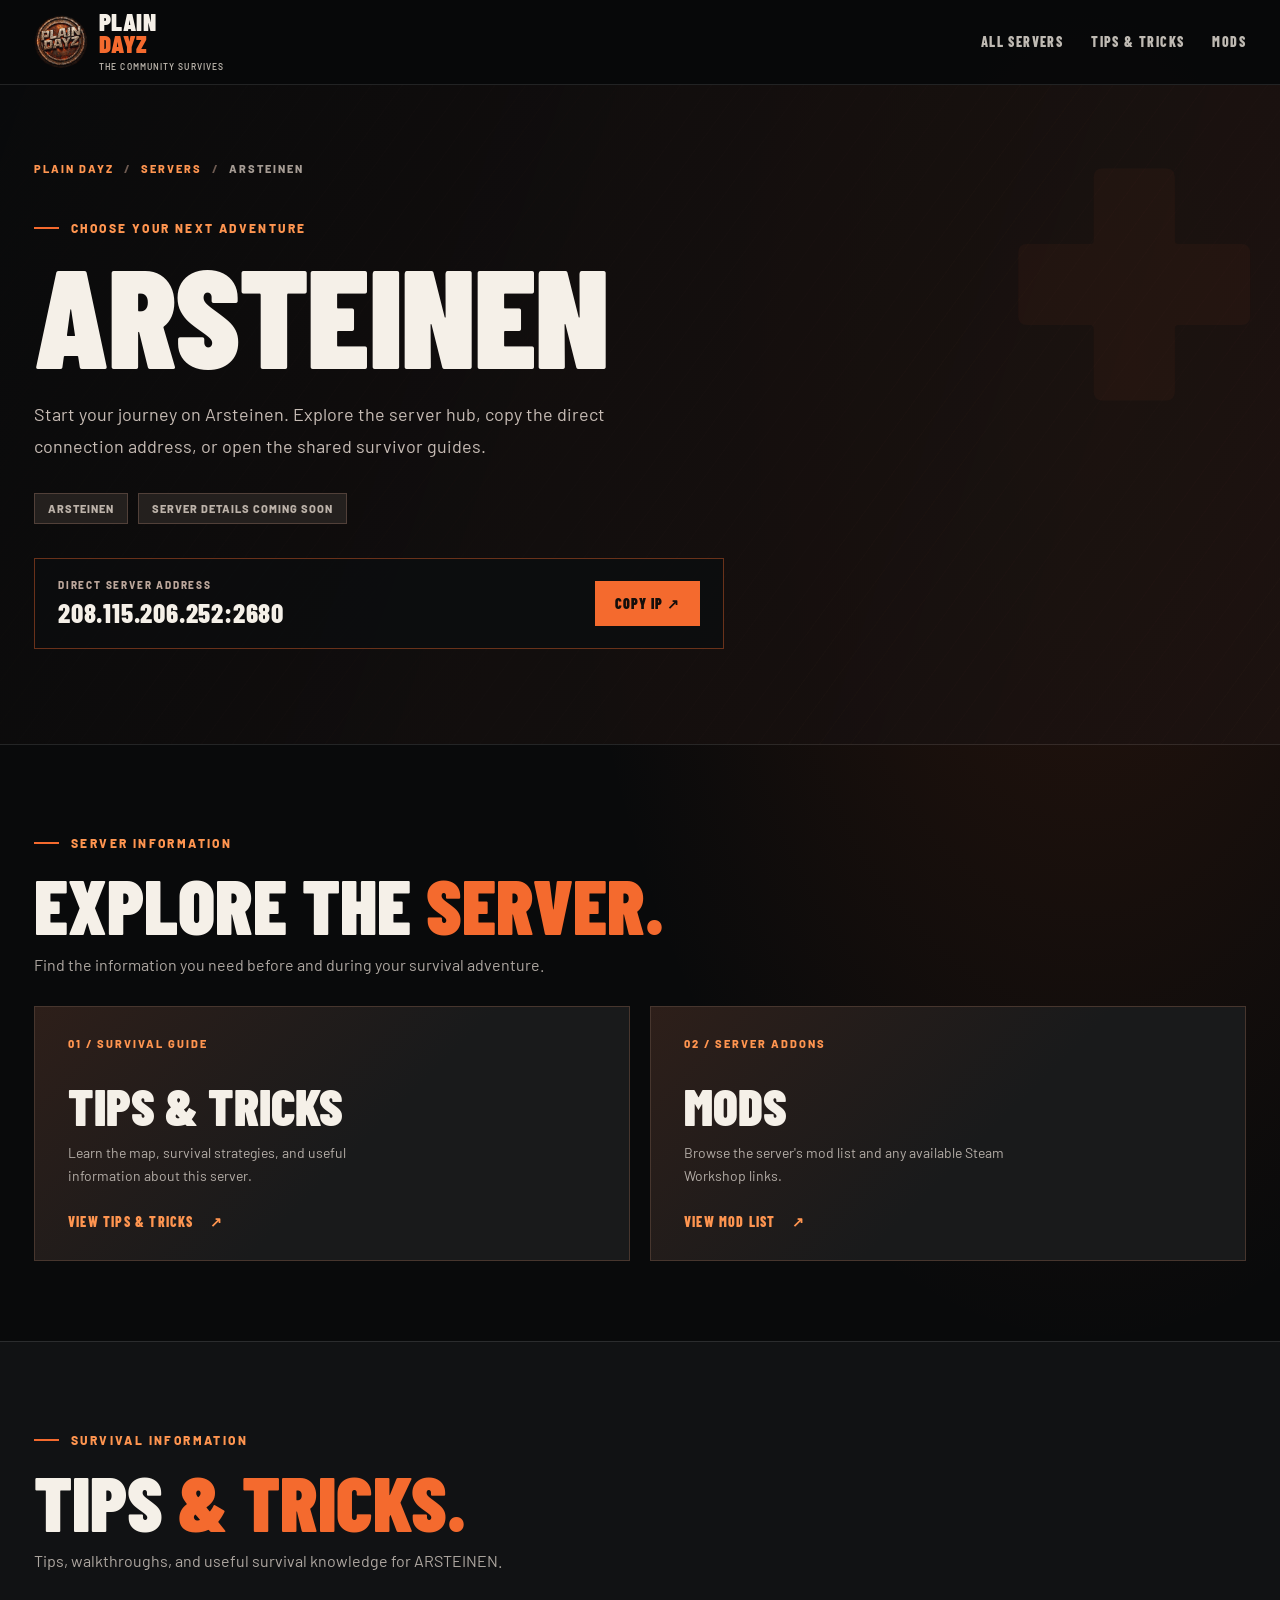
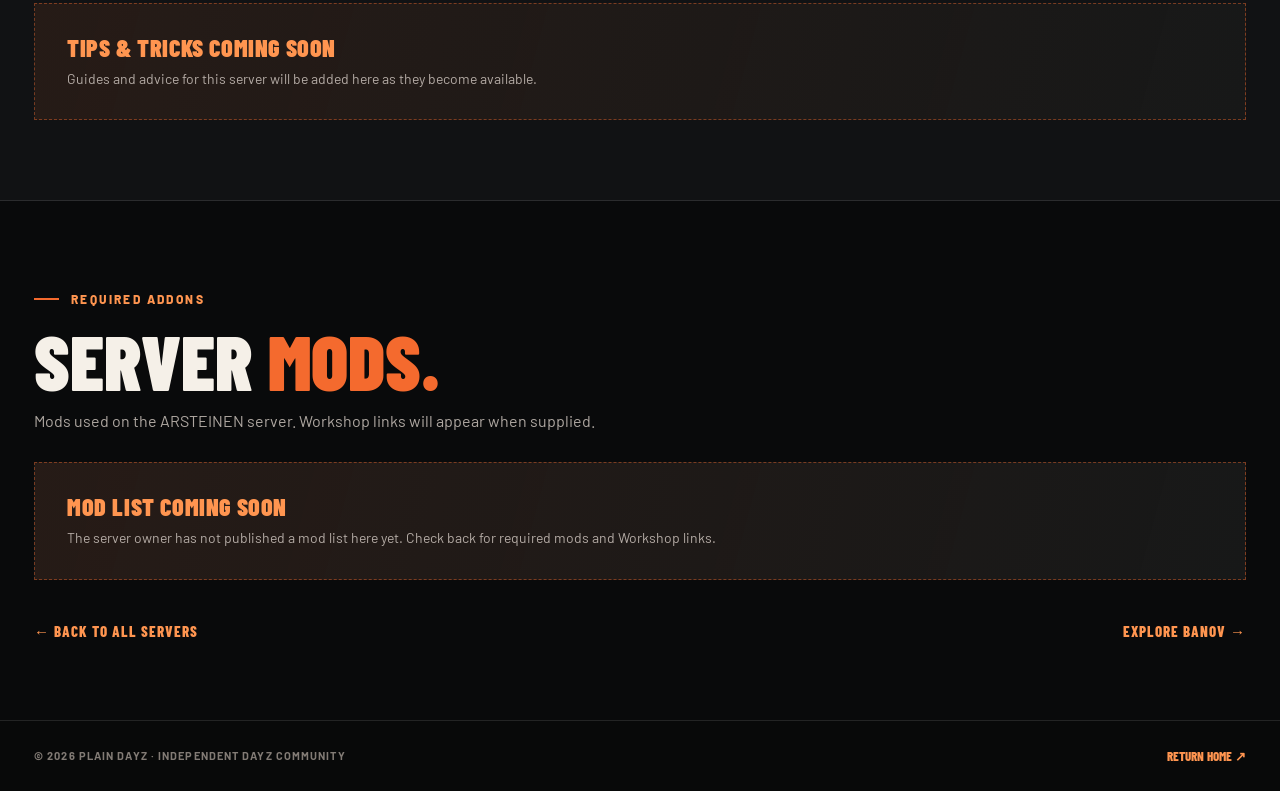
==== arsteinen.html @ 1480175d "Add arsteinen server details page" ====
<!doctype html>
<html lang="en">
<head>
<meta charset="utf-8"><meta name="viewport" content="width=device-width, initial-scale=1">
<meta name="theme-color" content="#08090b">
<meta name="description" content="PLAIN DAYZ ARSTEINEN server guide, tips and tricks, and mods.">
<title>ARSTEINEN | PLAIN DAYZ</title>
<link rel="icon" type="image/svg+xml" href="assets/favicon.svg">
<link rel="preconnect" href="https://fonts.googleapis.com">
<link rel="preconnect" href="https://fonts.gstatic.com" crossorigin>
<link href="https://fonts.googleapis.com/css2?family=Barlow+Condensed:wght@400;500;600;700;800;900&family=Barlow:wght@400;500;600;700;800&display=swap" rel="stylesheet">
<link rel="stylesheet" href="styles.css"><link rel="stylesheet" href="server-pages.css">
<script src="config.js" defer></script><script src="server-page.js" defer></script>
</head>
<body class="server-hub-body" data-server="arsteinen">
<a class="skip-link" href="#main">Skip to content</a>
<header class="site-header server-hub-header"><div class="container header-inner">
<a class="brand" href="index.html" aria-label="PLAIN DAYZ homepage"><img class="brand-mark" src="assets/plain-dayz-logo.webp" alt=""><span class="brand-name">PLAIN <strong>DAYZ</strong><small>THE COMMUNITY SURVIVES</small></span></a>
<nav class="server-top-nav" aria-label="Server navigation"><a href="index.html#servers">ALL SERVERS</a><a href="#tips">TIPS &amp; TRICKS</a><a href="#mods">MODS</a></nav>
</div></header>
<main id="main">
<section class="server-hub-hero"><div class="container">
<div class="hub-breadcrumb"><a href="index.html">PLAIN DAYZ</a><span class="separator">/</span><a href="index.html#servers">SERVERS</a><span class="separator">/</span><span id="crumb-server">ARSTEINEN</span></div>
<div class="hub-kicker">CHOOSE YOUR NEXT ADVENTURE</div>
<h1 id="server-name">ARSTEINEN</h1>
<p class="hub-lead" id="server-lead">Explore this PLAIN DAYZ server.</p>
<div class="hub-specs"><span id="server-map">ARSTEINEN</span><span id="server-style">GAMEPLAY DETAILS COMING SOON</span></div>
<div class="hub-connect"><div><span class="hub-connect-label">DIRECT SERVER ADDRESS</span><div class="hub-address" id="server-address">LOADING...</div></div><button class="hub-copy" type="button" id="copy-address">COPY IP ↗</button></div>
</div></section>
<section class="hub-section" aria-labelledby="hub-explore"><div class="container">
<div class="hub-section-head"><div class="hub-kicker">SERVER INFORMATION</div><h2 id="hub-explore">EXPLORE THE <em>SERVER.</em></h2><p>Find the information you need before and during your survival adventure.</p></div>
<div class="hub-options">
<a class="hub-option" href="#tips"><span class="hub-option-index">01 / SURVIVAL GUIDE</span><h3>TIPS &amp; TRICKS</h3><p>Learn the map, survival strategies, and useful information about this server.</p><span class="hub-option-action">VIEW TIPS &amp; TRICKS <span aria-hidden="true">↗</span></span></a>
<a class="hub-option" href="#mods"><span class="hub-option-index">02 / SERVER ADDONS</span><h3>MODS</h3><p>Browse the server's mod list and any available Steam Workshop links.</p><span class="hub-option-action">VIEW MOD LIST <span aria-hidden="true">↗</span></span></a>
</div></div></section>
<section class="hub-section hub-section-alt" id="tips" aria-labelledby="tips-title"><div class="container">
<div class="hub-section-head"><div class="hub-kicker">SURVIVAL INFORMATION</div><h2 id="tips-title">TIPS <em>&amp; TRICKS.</em></h2><p>Tips, walkthroughs, and useful survival knowledge for <span id="guide-server-name">ARSTEINEN</span>.</p></div>
<div class="hub-list" id="tips-list"></div>
</div></section>
<section class="hub-section" id="mods" aria-labelledby="mods-title"><div class="container">
<div class="hub-section-head"><div class="hub-kicker">REQUIRED ADDONS</div><h2 id="mods-title">SERVER <em>MODS.</em></h2><p>Mods used on the <span id="mod-server-name">ARSTEINEN</span> server. Workshop links will appear when supplied.</p></div>
<div class="hub-mod-list" id="mods-list"></div>
<div class="hub-bottom-nav"><a href="index.html#servers">← BACK TO ALL SERVERS</a><a id="other-server-link" href="index.html#servers">OTHER SERVER →</a></div>
</div></section>
</main>
<footer class="hub-footer"><div class="container"><span>© <span id="year"></span> PLAIN DAYZ · INDEPENDENT DAYZ COMMUNITY</span><a href="index.html">RETURN HOME ↗</a></div></footer>
</body></html>
---- styles.css ----
:root {
  --bg: #090a0b;
  --bg-2: #101113;
  --panel: #151618;
  --panel-2: #1c1c1c;
  --white: #f5f0e8;
  --muted: #a2a09a;
  --subtle: #6f706d;
  --fire: #f46a2e;
  --fire-light: #ff9550;
  --fire-dark: #a43914;
  --line: rgba(255,255,255,.11);
  --font-display: 'Barlow Condensed', 'Arial Narrow', Impact, sans-serif;
  --font-body: 'Barlow', 'Arial', sans-serif;
}
*,*::before,*::after{box-sizing:border-box}
html{scroll-behavior:smooth;scroll-padding-top:88px}
body{margin:0;background:var(--bg);color:var(--white);font:400 16px/1.6 var(--font-body);-webkit-font-smoothing:antialiased}
a{color:inherit;text-decoration:none}
button{font:inherit}
img{max-width:100%;display:block}
::selection{background:var(--fire);color:#0b0907}
:focus-visible{outline:2px solid var(--fire-light);outline-offset:4px}
.container{width:min(calc(100% - 68px),1240px);margin-inline:auto}
.site-shell{overflow:hidden}
.skip-link{position:absolute;top:-60px;left:16px;padding:10px 16px;background:var(--fire);color:#0c0c0c;z-index:999}
.skip-link:focus{top:12px}
/* Header */
.site-header{position:relative;z-index:50;background:rgba(8,9,10,.97);border-bottom:1px solid var(--line)}
.header-inner{height:84px;display:flex;align-items:center;justify-content:space-between;gap:24px}
.brand{display:flex;align-items:center;gap:11px;flex-shrink:0}
.brand-mark{width:54px;height:54px;object-fit:cover;mix-blend-mode:screen}
.brand-name{font:900 25px/.87 var(--font-display);letter-spacing:.4px;display:flex;flex-direction:column}
.brand-name strong{color:var(--fire);font-weight:900}
.brand-name small{font:600 8.5px/1.4 var(--font-body);letter-spacing:1.1px;margin-top:7px;color:#b9b3aa;white-space:nowrap}
.primary-nav{display:flex;gap:clamp(15px,2.45vw,34px);align-items:center}
.primary-nav>a{font:800 14px/1 var(--font-display);letter-spacing:1.65px;color:#c7c6c1;transition:color .2s}
.primary-nav>a:hover{color:var(--fire-light)}
.primary-nav>a.nav-discord{font:800 14px/1 var(--font-display);background:var(--fire);color:#120d0b;padding:15px 18px;clip-path:polygon(0 0,96% 0,100% 20%,100% 100%,0 100%);transition:background .2s,transform .2s}
.nav-discord span{margin-left:14px;font-size:16px}
.primary-nav>a.nav-discord:hover{background:var(--fire-light);color:#120d0b;transform:translateY(-2px)}
.menu-toggle{display:none}
/* Hero */
.hero{min-height:665px;position:relative;isolation:isolate;background:linear-gradient(110deg,rgba(8,9,10,1) 0%,rgba(11,10,10,.97) 48%,rgba(33,16,11,.85) 100%)}
.hero:before{content:'';position:absolute;inset:0;z-index:-1;background:repeating-linear-gradient(0deg,transparent,transparent 3px,rgba(0,0,0,.16) 4px),radial-gradient(ellipse at 74% 55%,rgba(244,106,46,.15),transparent 36%);opacity:.55;pointer-events:none}
.hero:after{content:'';position:absolute;bottom:0;left:0;width:100%;height:140px;z-index:-1;background:linear-gradient(transparent,rgba(8,9,10,.9))}
.hero-grid{position:absolute;inset:0;opacity:.34;z-index:-1;background:repeating-linear-gradient(90deg,transparent 0,transparent 112px,rgba(255,255,255,.023) 113px,transparent 114px),repeating-linear-gradient(0deg,transparent 0,transparent 112px,rgba(255,255,255,.025) 113px,transparent 114px);mask-image:linear-gradient(90deg,transparent,#000 30%,#000)}
.hero-glow{position:absolute;top:2%;right:-12%;height:760px;width:760px;z-index:-2;border-radius:50%;background:radial-gradient(circle,rgba(200,61,18,.25),rgba(100,35,14,.12) 37%,transparent 67%);filter:blur(24px)}
.hero-content{min-height:632px;display:grid;grid-template-columns:minmax(0,1fr) minmax(0,.90fr);align-items:center;gap:16px;padding-top:55px;padding-bottom:80px;position:relative}
.hero-copy{position:relative;z-index:4;padding-bottom:10px}
.eyebrow{display:flex;align-items:center;gap:12px;color:var(--fire-light);font:800 12px var(--font-body);letter-spacing:3.2px;margin-bottom:24px}
.eyebrow-line{width:25px;height:1px;background:var(--fire)}
.eyebrow-line:last-child{width:7px}
.hero-pretitle{font:700 clamp(40px,5.2vw,75px)/.88 var(--font-display);letter-spacing:1px;margin:0;color:#f6f2eb}
h1,h2,h3,p{overflow-wrap:break-word}
.hero h1{font:900 clamp(59px,6.5vw,100px)/.83 var(--font-display);letter-spacing:-1.8px;margin:8px 0 24px;max-width:720px;text-transform:uppercase;white-space:normal}
.hero h1 span{white-space:pre-line;overflow-wrap:normal;word-break:normal;color:var(--fire);display:block;text-shadow:0 6px 40px rgba(222,74,23,.16)}
.hero-tagline{font-size:18px;line-height:1.7;color:#bab8b4;max-width:480px;margin:0 0 31px}
.hero-actions,.community-buttons{display:flex;gap:12px;flex-wrap:wrap}
.btn{min-height:49px;display:inline-flex;gap:23px;align-items:center;justify-content:space-between;padding:13px 20px;font:800 15px/1.15 var(--font-display);letter-spacing:1.2px;transition:transform .2s,background .2s,border-color .2s,color .2s;white-space:nowrap;cursor:pointer;border:1px solid transparent}
.btn:hover{transform:translateY(-3px)}
.btn span{font-family:Arial,sans-serif;font-weight:600;font-size:19px}
.btn-primary{background:var(--fire);color:#100b09;box-shadow:0 7px 40px rgba(244,106,46,.13)}
.btn-primary:hover{background:var(--fire-light)}
.btn-ghost{border-color:#4d403c;background:rgba(19,18,18,.58);color:var(--white)}
.btn-ghost:hover,.btn-dark:hover{border-color:var(--fire);color:var(--fire-light)}
.hero-meta{display:flex;gap:23px;margin-top:48px;align-items:center}
.hero-meta-item{display:flex;gap:11px;align-items:center}
.meta-icon{color:var(--fire-light);font-size:26px;line-height:1}
.hero-meta-item strong,.hero-meta-item small{display:block}
.hero-meta-item strong{font:800 14px var(--font-display);letter-spacing:1.1px}
.hero-meta-item small{font:600 9px var(--font-body);letter-spacing:.7px;color:#898882;white-space:nowrap;margin-top:3px}
.hero-meta-separator{height:32px;width:1px;background:#39312d}
.hero-art{height:510px;min-width:0;position:relative;display:flex;align-items:center;justify-content:center}
.hero-art:before{content:'';position:absolute;width:100%;max-width:530px;aspect-ratio:1;border:1px solid rgba(240,90,38,.13);border-radius:50%;transform:scale(.94)}
.hero-art:after{content:'';position:absolute;inset:12%;background:radial-gradient(circle,rgba(245,76,22,.16),transparent 65%);filter:blur(14px)}
.hero-logo{width:min(100%,530px);position:relative;z-index:2;mix-blend-mode:screen;filter:drop-shadow(0 0 42px rgba(255,72,17,.17));transform:rotate(-5deg);animation:logoFloat 7s ease-in-out infinite}
.art-halo{position:absolute;border-radius:50%;border:1px solid rgba(244,106,46,.11)}
.halo-one{width:95%;aspect-ratio:1}
.halo-two{width:76%;aspect-ratio:1;border-style:dashed;transform:rotate(14deg)}
.art-caption{position:absolute;bottom:-8px;right:18px;display:flex;align-items:center;gap:15px;color:#a18d82;font:700 10px var(--font-body);letter-spacing:2.1px}
.crosshair{font-size:20px;color:var(--fire)}
.hero-bottom{position:absolute;bottom:0;left:0;right:0;z-index:5;border-top:1px solid rgba(255,255,255,.065)}
.hero-bottom-inner{height:43px;display:flex;align-items:center;justify-content:space-between;color:#89817e;font:700 10px var(--font-body);letter-spacing:1.9px}
.scroll-tick{width:1px;height:20px;background:var(--fire)}
.ember{position:absolute;display:block;border-radius:50%;background:#ff7b32;box-shadow:0 0 9px 1px rgba(255,107,46,.6);opacity:0;animation:emberRise linear infinite;pointer-events:none}
@keyframes logoFloat{0%,100%{transform:translateY(0) rotate(-5deg)}50%{transform:translateY(-10px) rotate(-4deg)}}
@keyframes emberRise{0%{opacity:0;transform:translate(0,0)}15%{opacity:.7}70%{opacity:.35}100%{opacity:0;transform:translate(34px,-160px)}}
/* Ticker */
.ticker{height:57px;background:var(--fire);overflow:hidden;display:flex;align-items:center;transform:skewY(-1deg);margin-top:-1px;position:relative;z-index:2}
.ticker-track{display:flex;align-items:center;gap:45px;white-space:nowrap;min-width:max-content;animation:tickerMove 24s linear infinite;color:#18120f;font:900 21px var(--font-display);letter-spacing:2px}
.ticker-track b{font-size:16px}
@keyframes tickerMove{to{transform:translateX(-50%)}}
/* Sections */
.section{padding:105px 0 110px;position:relative}
.section-top{display:flex;justify-content:space-between;align-items:end;gap:50px;margin-bottom:39px}
.kicker{font:800 12px var(--font-body);letter-spacing:2.3px;color:#b6ada5;margin-bottom:17px}
.kicker span{color:var(--fire);margin-right:6px}
.section h2,.support-section h2{font:900 clamp(50px,6vw,83px)/.93 var(--font-display);letter-spacing:-.5px;margin:0;text-transform:uppercase}
.section h2 em,.support-section h2 em{font-style:normal;color:var(--fire)}
.period{color:var(--fire)}
.section-top>p{max-width:300px;color:var(--muted);font-size:15px;line-height:1.8;margin:0 0 6px}
.section-servers{background:radial-gradient(ellipse at 0% 100%,rgba(88,38,18,.10),transparent 40%),var(--bg)}
.server-grid{display:grid;grid-template-columns:repeat(2,minmax(0,1fr));gap:22px}
.server-card{min-width:0;background:var(--panel);border:1px solid rgba(255,255,255,.10);position:relative;overflow:hidden;transition:border-color .25s,transform .25s}
.server-card:hover{border-color:rgba(244,106,46,.55);transform:translateY(-4px)}
.server-visual{height:205px;position:relative;display:flex;align-items:flex-end;justify-content:space-between;padding:25px;overflow:hidden;background:linear-gradient(155deg,rgba(255,101,33,.18),rgba(5,6,7,.2) 48%,#151515 100%),radial-gradient(ellipse at 80% 15%,rgba(218,100,44,.25),transparent 50%),repeating-linear-gradient(127deg,#242322 0px,#242322 2px,#18191a 2px,#18191a 17px)}
.server-card:nth-child(2n) .server-visual{background:linear-gradient(165deg,rgba(173,65,23,.20),rgba(12,12,14,.20) 48%,#111315),radial-gradient(ellipse at 80% 20%,rgba(119,54,27,.27),transparent 52%),repeating-linear-gradient(30deg,#282422 0px,#282422 2px,#161719 2px,#161719 18px)}
.server-visual:before{content:'';position:absolute;inset:0;background:linear-gradient(transparent 10%,rgba(0,0,0,.55)),repeating-linear-gradient(0deg,transparent 0,transparent 46px,rgba(255,255,255,.025) 47px,transparent 48px);z-index:0}
.server-visual:after{content:'+';font:400 250px/1 var(--font-display);position:absolute;top:-80px;right:-14px;color:rgba(255,120,48,.09);transform:rotate(-14deg)}
.server-number{z-index:1;font:900 114px/.8 var(--font-display);color:rgba(255,255,255,.08);letter-spacing:-6px}
.server-badge{position:relative;z-index:1;background:rgba(10,11,12,.84);padding:8px 11px;border:1px solid rgba(243,105,45,.4);color:var(--fire-light);font:800 11px var(--font-body);letter-spacing:1.5px;text-transform:uppercase}
.server-content{padding:28px}
.server-subtitle{font:800 10px var(--font-body);letter-spacing:2px;color:var(--fire-light);margin-bottom:6px}
.server-content h3{font:900 40px/1 var(--font-display);margin:0 0 17px;letter-spacing:.3px}
.server-specs{display:flex;gap:11px;flex-wrap:wrap;margin-bottom:18px}
.server-specs span{font:700 11px var(--font-body);letter-spacing:.5px;color:#cac3bb;padding:7px 10px;border:1px solid #383638;background:#1f1e1d}
.server-description{color:#aaa6a1;margin:0 0 24px;line-height:1.7;font-size:14px;min-height:49px}
.feature-list{display:flex;gap:9px;flex-wrap:wrap;min-height:34px;margin-bottom:27px}
.feature-list span{font:700 10px var(--font-body);color:#8c8983;letter-spacing:.55px;text-transform:uppercase}
.feature-list span:before{content:'✳';color:var(--fire);margin-right:6px}
.server-card-footer{display:flex;align-items:center;justify-content:space-between;gap:12px;border-top:1px solid var(--line);padding-top:21px}
.server-address{font:700 12px var(--font-body);color:#adaba5;letter-spacing:.3px;overflow-wrap:anywhere;min-width:0}
.server-address strong{display:block;font:800 10px var(--font-body);letter-spacing:1.3px;color:#77756e;margin-bottom:5px}
.copy-ip{border:1px solid var(--fire);background:transparent;color:var(--fire-light);padding:10px 15px;font:800 12px var(--font-display);letter-spacing:1.4px;white-space:nowrap;cursor:pointer;transition:.2s}
.copy-ip:hover:not(:disabled){background:var(--fire);color:#111}
.copy-ip:disabled{border-color:#504039;color:#b07c65;cursor:not-allowed;opacity:.75}
.section-footnote{font-size:12px;color:#777570;margin-top:25px}
.small-cross{color:var(--fire);margin-right:6px}
/* Events */
.events-section{background:#111214;border-top:1px solid var(--line);border-bottom:1px solid var(--line)}
.events-layout{display:grid;grid-template-columns:minmax(0,1.45fr) minmax(280px,.74fr);gap:24px}
.events-list{display:flex;flex-direction:column;gap:13px}
.event-row{padding:24px 25px;display:grid;grid-template-columns:88px minmax(0,1fr) 25px;gap:22px;align-items:center;min-height:146px;background:#1a1b1d;border:1px solid rgba(255,255,255,.08);transition:border-color .25s}
.event-row:hover{border-color:rgba(244,106,46,.45)}
.event-date{height:94px;border-right:1px solid #424040;display:flex;flex-direction:column;justify-content:center}
.event-date strong{font:900 35px/1 var(--font-display);color:var(--fire)}
.event-date small{font:800 10px var(--font-body);letter-spacing:1.1px;color:#a99c8b;margin-top:6px}
.event-type{font:800 10px var(--font-body);color:var(--fire-light);letter-spacing:1.5px}
.event-body h3{font:800 24px/1.12 var(--font-display);margin:7px 0;color:#f5eee5}
.event-body p{font-size:13px;color:var(--muted);margin:0;line-height:1.7}
.event-arrow{font-size:22px;color:var(--fire-light)}
.events-aside{padding:33px 31px;background:radial-gradient(circle at 100% 0,rgba(245,110,50,.17),transparent 54%),#241912;border:1px solid rgba(244,106,46,.28);display:flex;flex-direction:column;justify-content:center;min-height:315px}
.signal{display:flex;align-items:end;gap:4px;height:26px;margin-bottom:18px}
.signal span{display:block;background:var(--fire);width:5px;height:7px;opacity:.9}
.signal span:nth-child(2){height:13px}.signal span:nth-child(3){height:19px}.signal span:nth-child(4){height:25px}
.aside-kicker{font:800 10px var(--font-body);letter-spacing:2px;color:var(--fire-light);margin:0 0 10px}
.events-aside h3{font:900 clamp(37px,3.7vw,55px)/.90 var(--font-display);margin:0 0 18px}
.events-aside h3 span{color:var(--fire)}
.events-aside>p:not(.aside-kicker){font-size:14px;line-height:1.65;color:#b7aba2;margin:0 0 22px}
.text-link{font:800 15px var(--font-display);letter-spacing:1.4px;color:var(--fire-light);display:inline-flex;gap:15px;align-items:center}
.text-link:hover{color:#fff}
/* Staff */
.staff-section{background:#0b0c0d}
.staff-grid{display:grid;grid-template-columns:repeat(3,minmax(0,1fr));gap:20px}
.staff-card{background:linear-gradient(160deg,#1b1b1b,#141516);border:1px solid var(--line);padding:28px;position:relative;overflow:hidden;min-height:218px;transition:border-color .2s}
.staff-card:hover{border-color:rgba(244,106,46,.5)}
.staff-card:before{content:'';position:absolute;top:0;left:0;width:65px;height:3px;background:var(--fire)}
.staff-avatar{width:62px;height:62px;border:1px solid rgba(245,105,46,.46);background:linear-gradient(150deg,#542917,#211713);display:flex;align-items:center;justify-content:center;font:900 29px var(--font-display);color:#f4af8a;margin-bottom:19px}
.staff-role{color:var(--fire-light);font:800 10px var(--font-body);letter-spacing:1.6px}
.staff-card h3{font:800 28px/1.1 var(--font-display);margin:5px 0 5px}
.staff-card p{font-size:13px;color:#8d8a85;margin:0}
/* Community */
.community-section{padding-top:30px;padding-bottom:100px}
.community-panel{min-height:320px;background:linear-gradient(110deg,#27160f 0%,#191311 65%,#2d1710 100%);border:1px solid rgba(242,99,40,.28);position:relative;overflow:hidden;display:flex;align-items:center;padding:52px 65px}
.community-panel:before{content:'';position:absolute;inset:0;background:repeating-linear-gradient(118deg,transparent 0,transparent 37px,rgba(244,106,46,.022) 38px,transparent 39px),radial-gradient(ellipse at 92% 80%,rgba(240,92,27,.22),transparent 47%)}
.community-sigil{position:absolute;top:21px;right:27px;color:var(--fire);font-size:25px}
.community-copy{position:relative;z-index:2;max-width:755px}
.community-copy h2{margin-bottom:13px}
.community-copy>p{color:#c3b4ac;margin:0 0 25px;max-width:570px;font-size:15px}
.btn-dark{background:#0e0e0f;color:#fff;border-color:#67514a}
.community-watermark{position:absolute;right:-12px;bottom:-64px;font:900 360px/.85 var(--font-display);letter-spacing:-18px;opacity:.07;pointer-events:none}
/* Support */
.support-section{padding:10px 0 110px}
.support-grid{display:grid;grid-template-columns:1fr 1.04fr;align-items:center;gap:70px}
.support-info h2{font-size:61px;margin-bottom:14px}
.support-info>p{max-width:485px;color:var(--muted);font-size:15px;margin:0}
.support-action{background:#171819;border:1px solid var(--line);padding:27px;display:grid;grid-template-columns:50px 1fr;gap:2px 15px;align-items:center}
.support-icon{font-size:33px;color:var(--fire)}
.support-action strong{font:800 19px var(--font-display);letter-spacing:.8px}
.support-action p{font-size:13px;margin:0;color:var(--muted)}
.support-action .btn{grid-column:1/-1;margin-top:23px;justify-content:center}
.btn-outline{border:1px solid var(--fire);color:var(--fire-light)}
.btn-outline:hover{background:var(--fire);color:#111}
/* Footer */
.site-footer{background:#080909;border-top:1px solid #35302e}
.footer-top{display:flex;justify-content:space-between;align-items:center;gap:25px;padding-top:34px;padding-bottom:32px}
.footer-brand{display:flex;align-items:center;gap:12px}
.footer-brand img{width:51px;height:51px;mix-blend-mode:screen}
.footer-brand strong{font:900 25px var(--font-display);letter-spacing:.6px}
.footer-brand strong span{color:var(--fire)}
.footer-brand small{display:block;font:600 11px var(--font-body);color:#99918b;margin-top:-2px}
.footer-links{display:flex;flex-wrap:wrap;gap:21px}
.footer-links a{font:800 12px var(--font-display);letter-spacing:1.2px;color:#a3a09a}
.footer-links a:hover{color:var(--fire)}
.back-to-top{border:1px solid #635044;color:var(--fire-light);width:39px;height:39px;display:grid;place-items:center;font-size:21px}
.back-to-top:hover{background:var(--fire);color:#15100c}
.footer-bottom{border-top:1px solid var(--line);padding-block:19px 25px;display:flex;justify-content:space-between;gap:20px;color:#73716e;font:700 10px var(--font-body);letter-spacing:1px}
/* Tablet and mobile */
@media(max-width:1100px){
 .container{width:min(calc(100% - 48px),1240px)}
 .hero h1{font-size:clamp(58px,7.7vw,94px)}
 .hero-logo{max-width:490px}
 .primary-nav{gap:17px}
 .primary-nav>a{font-size:13px}
 .hero-meta{gap:14px}
}
@media(max-width:860px){
 .header-inner{height:73px}
 .menu-toggle{display:flex;flex-direction:column;gap:5px;border:1px solid #4f403a;background:#161616;padding:12px 10px;cursor:pointer;z-index:53}
 .menu-toggle span{display:block;width:23px;height:2px;background:var(--white);transition:transform .2s}
 .menu-toggle[aria-expanded=true] span:nth-child(1){transform:translateY(7px) rotate(45deg)}
 .menu-toggle[aria-expanded=true] span:nth-child(2){opacity:0}
 .menu-toggle[aria-expanded=true] span:nth-child(3){transform:translateY(-7px) rotate(-45deg)}
 .primary-nav{display:none;position:absolute;top:73px;left:0;right:0;padding:19px 24px 25px;background:#101112;border-bottom:1px solid rgba(244,106,46,.28);flex-direction:column;align-items:stretch;gap:0}
 .primary-nav.open{display:flex}
 .primary-nav>a{padding:15px 9px;border-bottom:1px solid rgba(255,255,255,.08);font-size:18px}
 .primary-nav>a.nav-discord{align-self:flex-start;margin-top:17px;border:0;padding:15px 20px}
 .hero{min-height:0}
 .hero-content{min-height:0;grid-template-columns:1fr;padding-top:70px;padding-bottom:90px;gap:10px}
 .hero-copy{max-width:660px}
 .hero h1{font-size:clamp(61px,9.7vw,86px)}
 .hero-art{height:470px;max-width:500px;width:100%;margin:0 auto}
 .hero-logo{max-width:480px}
 .hero-bottom{display:none}
 .server-grid,.support-grid{grid-template-columns:1fr}
 .events-layout{grid-template-columns:1fr}
 .events-aside{min-height:255px}
 .staff-grid{gap:12px}
 .staff-card{padding:20px}
 .support-grid{gap:27px}
 .community-panel{padding:48px 38px}
}
@media(max-width:600px){
 .container{width:min(calc(100% - 34px),1240px)}
 .brand-mark{width:43px;height:43px}
 .brand-name{font-size:22px}
 .brand-name small{font-size:7px}
 .hero-content{padding-top:53px;padding-bottom:55px}
 .hero-pretitle{font-size:clamp(43px,11vw,68px)}
 .hero h1{font-size:clamp(46px,11.5vw,68px);margin-bottom:21px}
 .eyebrow{font-size:9px;letter-spacing:1.7px;gap:7px;margin-bottom:22px}
 .eyebrow-line{width:14px}
 .hero-tagline{font-size:15px}
 .hero-actions{flex-direction:column;align-items:stretch}
 .hero-actions .btn{justify-content:center}
 .hero-meta{margin-top:32px;gap:13px;flex-wrap:wrap}
 .hero-meta-item strong{font-size:13px}
 .hero-meta-item small{font-size:8px}
 .meta-icon{font-size:23px}
 .hero-meta-separator{display:none}
 .hero-art{height:auto;aspect-ratio:1;max-width:370px}
 .art-caption{font-size:8px;right:0;bottom:0}
 .ticker{height:48px}
 .ticker-track{font-size:18px}
 .section{padding:74px 0}
 .section-top{flex-direction:column;align-items:start;gap:15px;margin-bottom:27px}
 .section h2,.support-section h2{font-size:clamp(53px,12vw,76px)}
 .section-top>p{max-width:440px}
 .server-grid{gap:17px}
 .server-visual{height:155px;padding:19px}
 .server-number{font-size:91px}
 .server-content{padding:22px}
 .server-content h3{font-size:35px}
 .server-card-footer{align-items:flex-start;flex-direction:column}
 .copy-ip{width:100%}
 .events-layout{gap:16px}
 .event-row{grid-template-columns:63px 1fr;gap:12px;padding:19px 15px;min-height:160px}
 .event-date{height:106px}
 .event-date strong{font-size:26px}
 .event-type{font-size:9px}
 .event-body h3{font-size:22px}
 .event-arrow{display:none}
 .staff-grid{grid-template-columns:1fr}
 .staff-card{min-height:170px;display:grid;grid-template-columns:67px 1fr;align-content:center;gap:0 17px}
 .staff-avatar{grid-row:1/4;margin:0;align-self:center}
 .staff-role{align-self:end}
 .staff-card h3{margin:3px 0}
 .staff-card p{grid-column:2}
 .community-section{padding-top:0}
 .community-panel{padding:39px 24px}
 .community-copy h2{font-size:61px}
 .community-buttons{flex-direction:column;align-items:stretch}
 .community-buttons .btn{justify-content:center}
 .community-watermark{font-size:200px;bottom:-40px}
 .support-grid{gap:25px}
 .footer-top{flex-wrap:wrap}
 .footer-links{order:3;width:100%;gap:19px}
 .footer-bottom{flex-direction:column;gap:10px;font-size:9px}
}
@media(prefers-reduced-motion:reduce){html{scroll-behavior:auto}*,*::before,*::after{animation-duration:.01ms!important;animation-iteration-count:1!important;transition-duration:.01ms!important}}

/* Server cards now lead to individual server hubs */
.server-card-clickable{cursor:pointer}
.server-card-clickable:focus-visible{outline:2px solid var(--fire-light);outline-offset:4px;border-color:var(--fire)}
.server-details-link{display:flex;justify-content:space-between;align-items:center;gap:12px;margin-top:19px;padding:14px 17px;border:1px solid rgba(244,106,46,.65);color:var(--fire-light);font:800 15px var(--font-display);letter-spacing:1.2px;transition:background .2s,color .2s}
.server-details-link:hover,.server-details-link:focus-visible{background:var(--fire);color:#12100e}
---- server-pages.css ----
/* PLAIN DAYZ | Banov & Onforin server hubs */
.server-hub-body{background:radial-gradient(ellipse at 85% 16%,rgba(201,77,24,.16),transparent 34%),#090a0b}
.server-top-nav{display:flex;align-items:center;gap:28px}
.server-top-nav a{font:800 14px/1 var(--font-display);letter-spacing:1.4px;color:#bfbab3;transition:color .2s}
.server-top-nav a:hover,.server-top-nav a[aria-current="page"]{color:var(--fire-light)}
.server-hub-header .brand{min-width:0}
.hub-breadcrumb{font:800 11px var(--font-body);letter-spacing:2px;color:#a69c94;text-transform:uppercase;margin-bottom:35px}
.hub-breadcrumb a{color:var(--fire-light)}
.hub-breadcrumb .separator{color:#6e5b52;padding:0 10px}
.server-hub-hero{position:relative;overflow:hidden;padding:77px 0 95px;border-bottom:1px solid var(--line)}
.server-hub-hero:before{content:"";position:absolute;inset:0;pointer-events:none;background:linear-gradient(109deg,rgba(9,10,11,.94),rgba(30,18,15,.83)),repeating-linear-gradient(126deg,#2a2220 0,#2a2220 1px,#18191a 1px,#18191a 25px);opacity:.9}
.server-hub-hero:after{content:"+";position:absolute;right:1.5%;top:-145px;font:900 580px/1 var(--font-display);color:rgba(246,113,48,.04);pointer-events:none}
.server-hub-hero .container{position:relative;z-index:1}
.hub-kicker{display:inline-flex;align-items:center;gap:12px;font:800 12px var(--font-body);color:var(--fire-light);letter-spacing:2.4px;text-transform:uppercase;margin-bottom:18px}
.hub-kicker:before{content:"";height:2px;width:25px;background:var(--fire)}
.server-hub-hero h1{font:900 clamp(75px,11vw,164px)/.85 var(--font-display);letter-spacing:-1.5px;text-transform:uppercase;margin:0 0 25px}
.server-hub-hero h1 span{color:var(--fire)}
.hub-lead{max-width:640px;color:#c7bcb5;font-size:18px;line-height:1.8;margin:0 0 31px}
.hub-specs{display:flex;flex-wrap:wrap;gap:10px;margin-bottom:34px}
.hub-specs span{display:inline-flex;align-items:center;padding:8px 13px;background:#24201e;border:1px solid #514039;color:#bcb2a9;font:800 11px var(--font-body);letter-spacing:1px;text-transform:uppercase}
.hub-connect{display:flex;align-items:center;gap:20px;justify-content:space-between;max-width:690px;padding:20px 23px;border:1px solid rgba(244,106,46,.4);background:rgba(12,13,14,.88)}
.hub-connect-label{display:block;color:#bca79b;font:800 10px var(--font-body);letter-spacing:1.8px;margin-bottom:5px}
.hub-address{font:800 clamp(18px,2.6vw,27px) var(--font-display);letter-spacing:.8px;overflow-wrap:anywhere}
.hub-copy{border:1px solid var(--fire);background:var(--fire);color:#140e0b;font:900 14px var(--font-display);letter-spacing:1px;padding:13px 19px;cursor:pointer;flex-shrink:0}
.hub-copy:hover{background:var(--fire-light)}
.hub-section{padding:80px 0}
.hub-section-alt{background:#111214;border-top:1px solid var(--line);border-bottom:1px solid var(--line)}
.hub-section-head{margin-bottom:29px}
.hub-section-head h2{font:900 clamp(47px,6vw,78px)/.94 var(--font-display);text-transform:uppercase;margin:0 0 11px}
.hub-section-head h2 em{color:var(--fire);font-style:normal}
.hub-section-head p{max-width:690px;color:#aea7a1;margin:0}
.hub-options{display:grid;grid-template-columns:repeat(2,minmax(0,1fr));gap:20px}
.hub-option{display:flex;flex-direction:column;position:relative;min-height:255px;background:linear-gradient(135deg,rgba(100,44,22,.27),transparent 55%),#191a1b;border:1px solid #47362e;padding:30px 33px;transition:transform .2s,border-color .2s,background .2s}
.hub-option:hover{border-color:var(--fire);transform:translateY(-4px);background:linear-gradient(135deg,rgba(154,65,30,.34),transparent 64%),#1b1a19}
.hub-option:focus-visible{outline:2px solid var(--fire-light);outline-offset:4px}
.hub-option-index{font:800 11px var(--font-body);letter-spacing:2px;color:var(--fire-light)}
.hub-option h3{font:900 clamp(35px,4vw,53px)/1 var(--font-display);margin:30px 0 11px}
.hub-option p{color:#b4ada7;font-size:14px;margin:0;max-width:350px}
.hub-option-action{display:block;margin-top:auto;padding-top:24px;font:800 14px var(--font-display);letter-spacing:1.2px;color:var(--fire-light)}
.hub-option-action span{margin-left:12px}
.hub-list{display:grid;grid-template-columns:repeat(2,minmax(0,1fr));gap:16px}
.hub-info-card{padding:25px 28px;border:1px solid rgba(255,255,255,.13);background:#191a1b}
.hub-info-card h3{font:900 27px/1.15 var(--font-display);letter-spacing:.3px;text-transform:uppercase;margin:0 0 10px}
.hub-info-card p{color:#b3aba3;font-size:14px;line-height:1.7;margin:0}
.hub-placeholder{grid-column:1/-1;padding:29px 32px;background:linear-gradient(105deg,rgba(83,36,18,.25),transparent),#171818;border:1px dashed rgba(244,106,46,.43)}
.hub-placeholder strong{display:block;color:var(--fire-light);font:900 24px var(--font-display);letter-spacing:.6px;margin-bottom:6px}
.hub-placeholder p{color:#b3aaa4;margin:0;font-size:14px}
.hub-mod-list{display:grid;grid-template-columns:repeat(2,minmax(0,1fr));gap:13px}
.hub-mod-item{display:flex;align-items:center;justify-content:space-between;gap:15px;background:#191a1b;border:1px solid var(--line);padding:17px 21px;font:800 19px var(--font-display)}
.hub-mod-item a{color:var(--fire-light);font:800 12px var(--font-body);letter-spacing:.5px;flex-shrink:0}
.hub-mod-item a:hover{text-decoration:underline}
.hub-mod-list .hub-placeholder{grid-column:1/-1}
.hub-bottom-nav{display:flex;justify-content:space-between;flex-wrap:wrap;gap:18px;margin-top:42px}
.hub-bottom-nav a{font:800 15px var(--font-display);letter-spacing:1px;color:var(--fire-light)}
.hub-bottom-nav a:hover{color:#fff}
.hub-footer{border-top:1px solid var(--line);background:#080909;padding:27px 0}
.hub-footer .container{display:flex;align-items:center;justify-content:space-between;gap:20px;flex-wrap:wrap}
.hub-footer span{color:#827b75;font:700 11px var(--font-body);letter-spacing:1.1px}
.hub-footer a{color:var(--fire-light);font:800 13px var(--font-display)}
@media(max-width:800px){
 .server-hub-header .header-inner{height:auto;min-height:78px;flex-wrap:wrap;padding-block:13px;gap:14px}
 .server-top-nav{gap:17px;flex-wrap:wrap}
 .server-hub-hero{padding:54px 0 70px}
 .server-hub-hero:after{font-size:390px;top:-70px;right:-35px}
}
@media(max-width:600px){
 .server-hub-header .header-inner{align-items:flex-start;flex-direction:column}
 .server-top-nav a{font-size:12px}
 .hub-breadcrumb{font-size:10px;line-height:1.7;margin-bottom:25px}
 .server-hub-hero h1{font-size:clamp(67px,18vw,105px)}
 .hub-lead{font-size:15px}
 .hub-connect{flex-direction:column;align-items:stretch}
 .hub-copy{width:100%}
 .hub-section{padding:62px 0}
 .hub-options,.hub-list,.hub-mod-list{grid-template-columns:1fr}
 .hub-option{min-height:225px;padding:24px}
 .hub-option h3{margin-top:21px}
 .hub-placeholder{padding:24px}
}
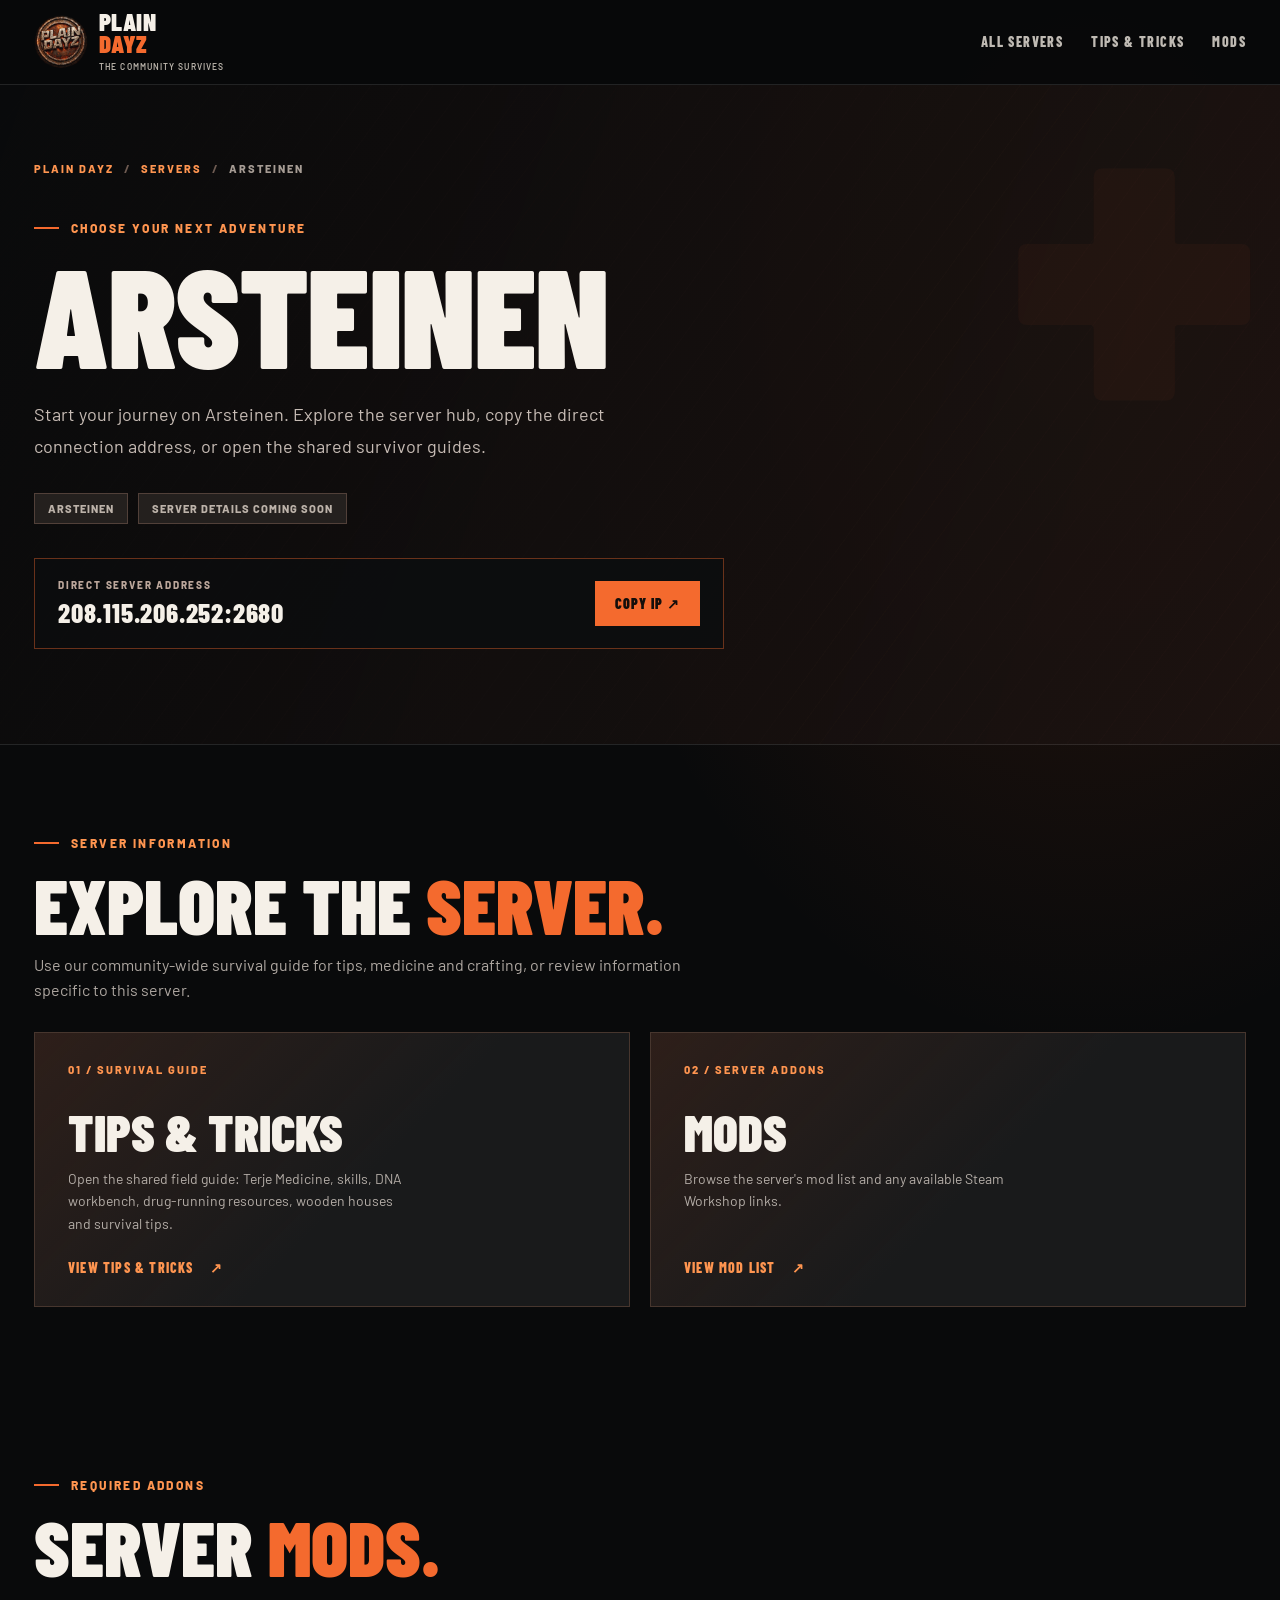
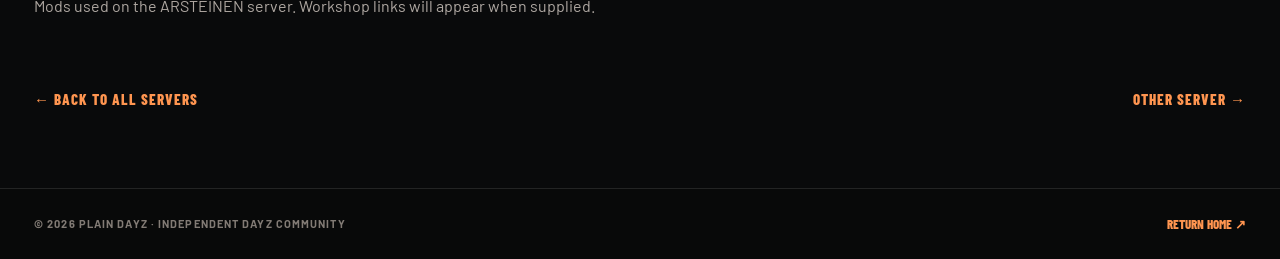
==== commit e9a9e4bb: "Link server hub to universal tips and tricks field guide" ====
--- a/arsteinen.html
+++ b/arsteinen.html
@@ -16,7 +16,7 @@
 <a class="skip-link" href="#main">Skip to content</a>
 <header class="site-header server-hub-header"><div class="container header-inner">
 <a class="brand" href="index.html" aria-label="PLAIN DAYZ homepage"><img class="brand-mark" src="assets/plain-dayz-logo.webp" alt=""><span class="brand-name">PLAIN <strong>DAYZ</strong><small>THE COMMUNITY SURVIVES</small></span></a>
-<nav class="server-top-nav" aria-label="Server navigation"><a href="index.html#servers">ALL SERVERS</a><a href="#tips">TIPS &amp; TRICKS</a><a href="#mods">MODS</a></nav>
+<nav class="server-top-nav" aria-label="Server navigation"><a href="index.html#servers">ALL SERVERS</a><a href="guides.html">TIPS &amp; TRICKS</a><a href="#mods">MODS</a></nav>
 </div></header>
 <main id="main">
 <section class="server-hub-hero"><div class="container">
@@ -28,15 +28,11 @@
 <div class="hub-connect"><div><span class="hub-connect-label">DIRECT SERVER ADDRESS</span><div class="hub-address" id="server-address">LOADING...</div></div><button class="hub-copy" type="button" id="copy-address">COPY IP ↗</button></div>
 </div></section>
 <section class="hub-section" aria-labelledby="hub-explore"><div class="container">
-<div class="hub-section-head"><div class="hub-kicker">SERVER INFORMATION</div><h2 id="hub-explore">EXPLORE THE <em>SERVER.</em></h2><p>Find the information you need before and during your survival adventure.</p></div>
+<div class="hub-section-head"><div class="hub-kicker">SERVER INFORMATION</div><h2 id="hub-explore">EXPLORE THE <em>SERVER.</em></h2><p>Use our community-wide survival guide for tips, medicine and crafting, or review information specific to this server.</p></div>
 <div class="hub-options">
-<a class="hub-option" href="#tips"><span class="hub-option-index">01 / SURVIVAL GUIDE</span><h3>TIPS &amp; TRICKS</h3><p>Learn the map, survival strategies, and useful information about this server.</p><span class="hub-option-action">VIEW TIPS &amp; TRICKS <span aria-hidden="true">↗</span></span></a>
+<a class="hub-option" href="guides.html"><span class="hub-option-index">01 / SURVIVAL GUIDE</span><h3>TIPS &amp; TRICKS</h3><p>Open the shared field guide: Terje Medicine, skills, DNA workbench, drug-running resources, wooden houses and survival tips.</p><span class="hub-option-action">VIEW TIPS &amp; TRICKS <span aria-hidden="true">↗</span></span></a>
 <a class="hub-option" href="#mods"><span class="hub-option-index">02 / SERVER ADDONS</span><h3>MODS</h3><p>Browse the server's mod list and any available Steam Workshop links.</p><span class="hub-option-action">VIEW MOD LIST <span aria-hidden="true">↗</span></span></a>
 </div></div></section>
-<section class="hub-section hub-section-alt" id="tips" aria-labelledby="tips-title"><div class="container">
-<div class="hub-section-head"><div class="hub-kicker">SURVIVAL INFORMATION</div><h2 id="tips-title">TIPS <em>&amp; TRICKS.</em></h2><p>Tips, walkthroughs, and useful survival knowledge for <span id="guide-server-name">ARSTEINEN</span>.</p></div>
-<div class="hub-list" id="tips-list"></div>
-</div></section>
 <section class="hub-section" id="mods" aria-labelledby="mods-title"><div class="container">
 <div class="hub-section-head"><div class="hub-kicker">REQUIRED ADDONS</div><h2 id="mods-title">SERVER <em>MODS.</em></h2><p>Mods used on the <span id="mod-server-name">ARSTEINEN</span> server. Workshop links will appear when supplied.</p></div>
 <div class="hub-mod-list" id="mods-list"></div>
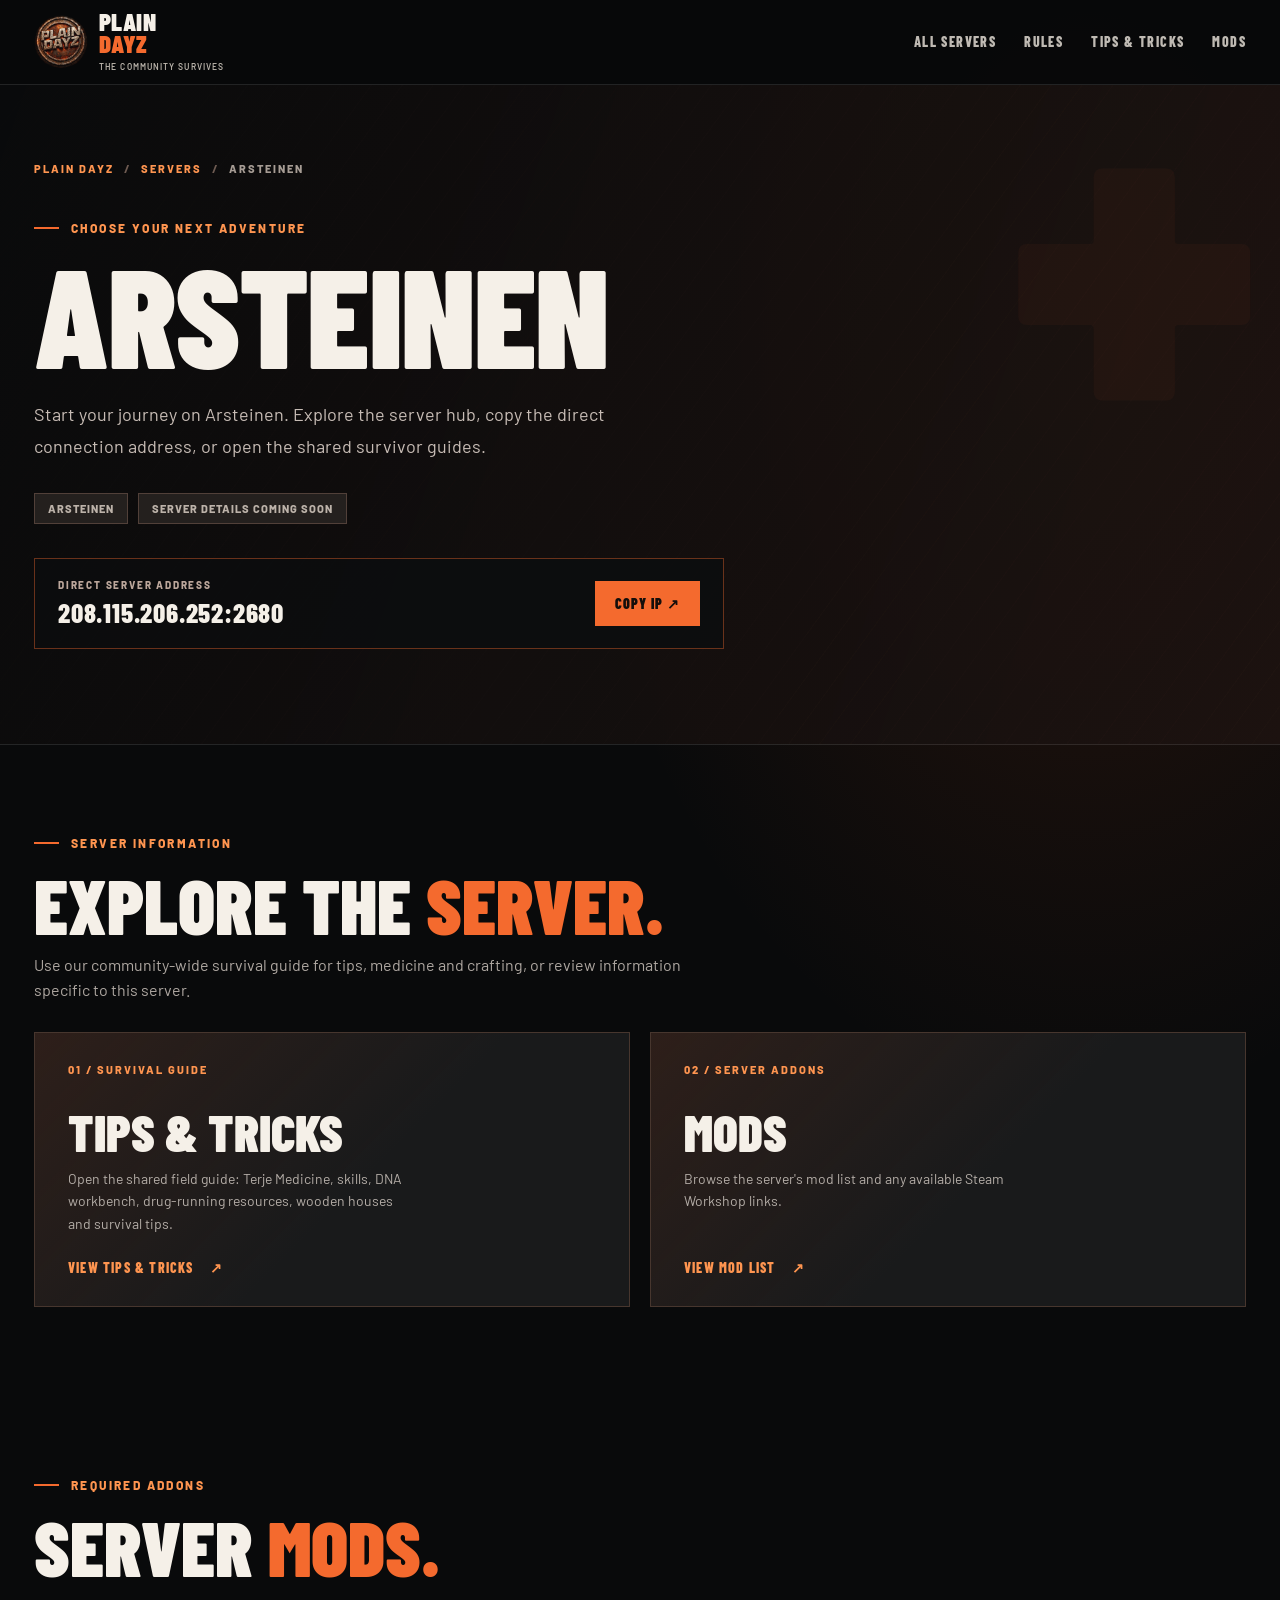
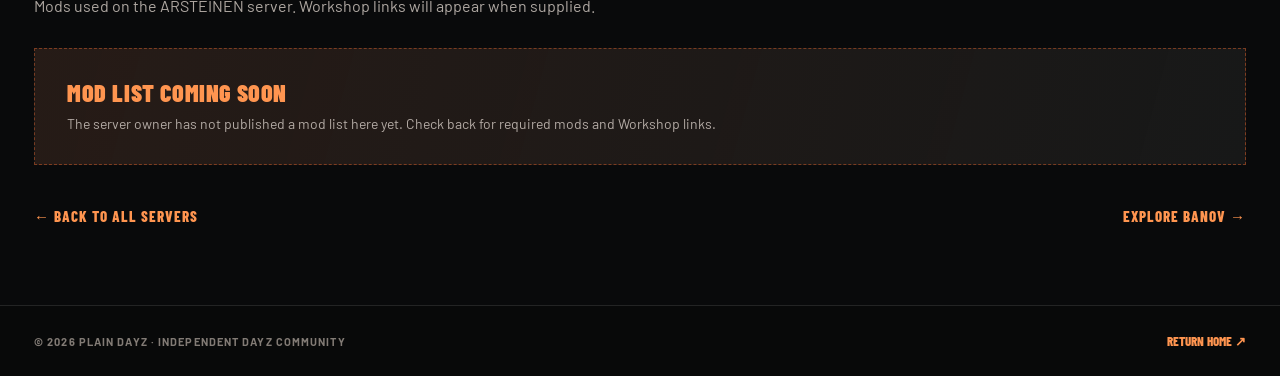
==== commit 6cce5187: "Add shared welcome and server rules navigation" ====
--- a/arsteinen.html
+++ b/arsteinen.html
@@ -16,7 +16,7 @@
 <a class="skip-link" href="#main">Skip to content</a>
 <header class="site-header server-hub-header"><div class="container header-inner">
 <a class="brand" href="index.html" aria-label="PLAIN DAYZ homepage"><img class="brand-mark" src="assets/plain-dayz-logo.webp" alt=""><span class="brand-name">PLAIN <strong>DAYZ</strong><small>THE COMMUNITY SURVIVES</small></span></a>
-<nav class="server-top-nav" aria-label="Server navigation"><a href="index.html#servers">ALL SERVERS</a><a href="guides.html">TIPS &amp; TRICKS</a><a href="#mods">MODS</a></nav>
+<nav class="server-top-nav" aria-label="Server navigation"><a href="index.html#servers">ALL SERVERS</a><a href="welcome.html">RULES</a><a href="guides.html">TIPS &amp; TRICKS</a><a href="#mods">MODS</a></nav>
 </div></header>
 <main id="main">
 <section class="server-hub-hero"><div class="container">
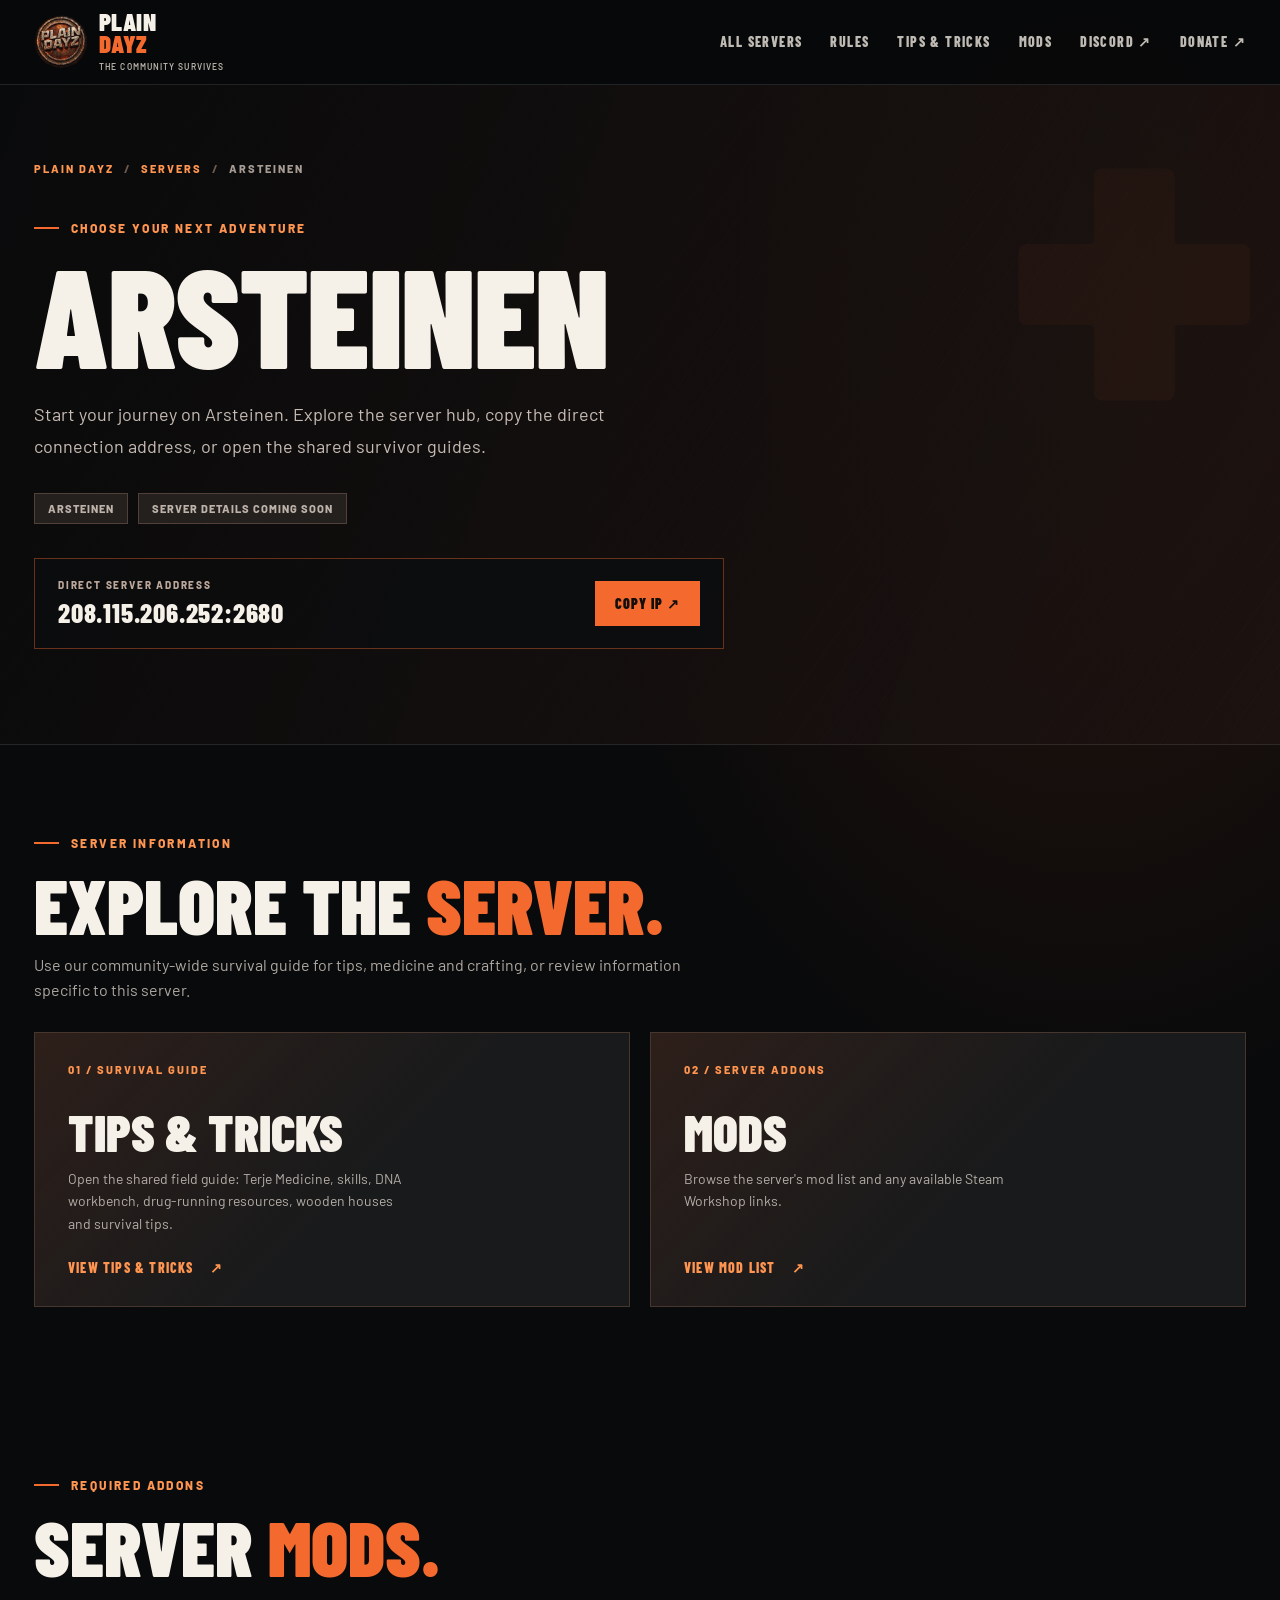
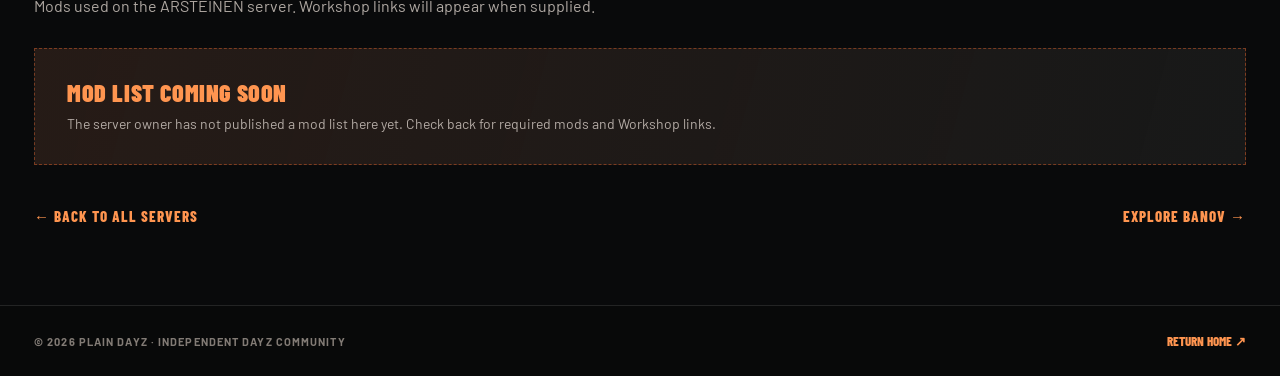
==== commit a63fca86: "Add Discord and Donate links to server hub" ====
--- a/arsteinen.html
+++ b/arsteinen.html
@@ -16,7 +16,7 @@
 <a class="skip-link" href="#main">Skip to content</a>
 <header class="site-header server-hub-header"><div class="container header-inner">
 <a class="brand" href="index.html" aria-label="PLAIN DAYZ homepage"><img class="brand-mark" src="assets/plain-dayz-logo.webp" alt=""><span class="brand-name">PLAIN <strong>DAYZ</strong><small>THE COMMUNITY SURVIVES</small></span></a>
-<nav class="server-top-nav" aria-label="Server navigation"><a href="index.html#servers">ALL SERVERS</a><a href="welcome.html">RULES</a><a href="guides.html">TIPS &amp; TRICKS</a><a href="#mods">MODS</a></nav>
+<nav class="server-top-nav" aria-label="Server navigation"><a href="index.html#servers">ALL SERVERS</a><a href="welcome.html">RULES</a><a href="guides.html">TIPS &amp; TRICKS</a><a href="#mods">MODS</a><a href="https://discord.gg/hCGqqxbfHd" target="_blank" rel="noopener noreferrer">DISCORD ↗</a><a href="https://paypal.me/TrIM81" target="_blank" rel="noopener noreferrer">DONATE ↗</a></nav>
 </div></header>
 <main id="main">
 <section class="server-hub-hero"><div class="container">
--- a/styles.css
+++ b/styles.css
@@ -295,3 +295,11 @@
 .server-card-clickable:focus-visible{outline:2px solid var(--fire-light);outline-offset:4px;border-color:var(--fire)}
 .server-details-link{display:flex;justify-content:space-between;align-items:center;gap:12px;margin-top:19px;padding:14px 17px;border:1px solid rgba(244,106,46,.65);color:var(--fire-light);font:800 15px var(--font-display);letter-spacing:1.2px;transition:background .2s,color .2s}
 .server-details-link:hover,.server-details-link:focus-visible{background:var(--fire);color:#12100e}
+
+/* Donation link; keep responsive navigation readable */
+.primary-nav{gap:clamp(9px,1.45vw,20px)}
+.primary-nav>a{letter-spacing:1px;font-size:13px}
+.primary-nav>a.nav-donate{color:var(--fire-light);border:1px solid rgba(244,106,46,.45);padding:12px 13px;white-space:nowrap}
+.primary-nav>a.nav-donate:hover{border-color:var(--fire);background:rgba(244,106,46,.12)}
+@media(min-width:861px) and (max-width:1120px){.primary-nav{gap:10px}.primary-nav>a{font-size:12px;letter-spacing:.55px}.primary-nav>a.nav-discord{padding:13px 12px}.nav-discord span{margin-left:5px}}
+@media(max-width:860px){.primary-nav>a.nav-donate{align-self:flex-start;margin-top:10px;border-bottom:1px solid rgba(244,106,46,.45);padding:13px 18px}}
